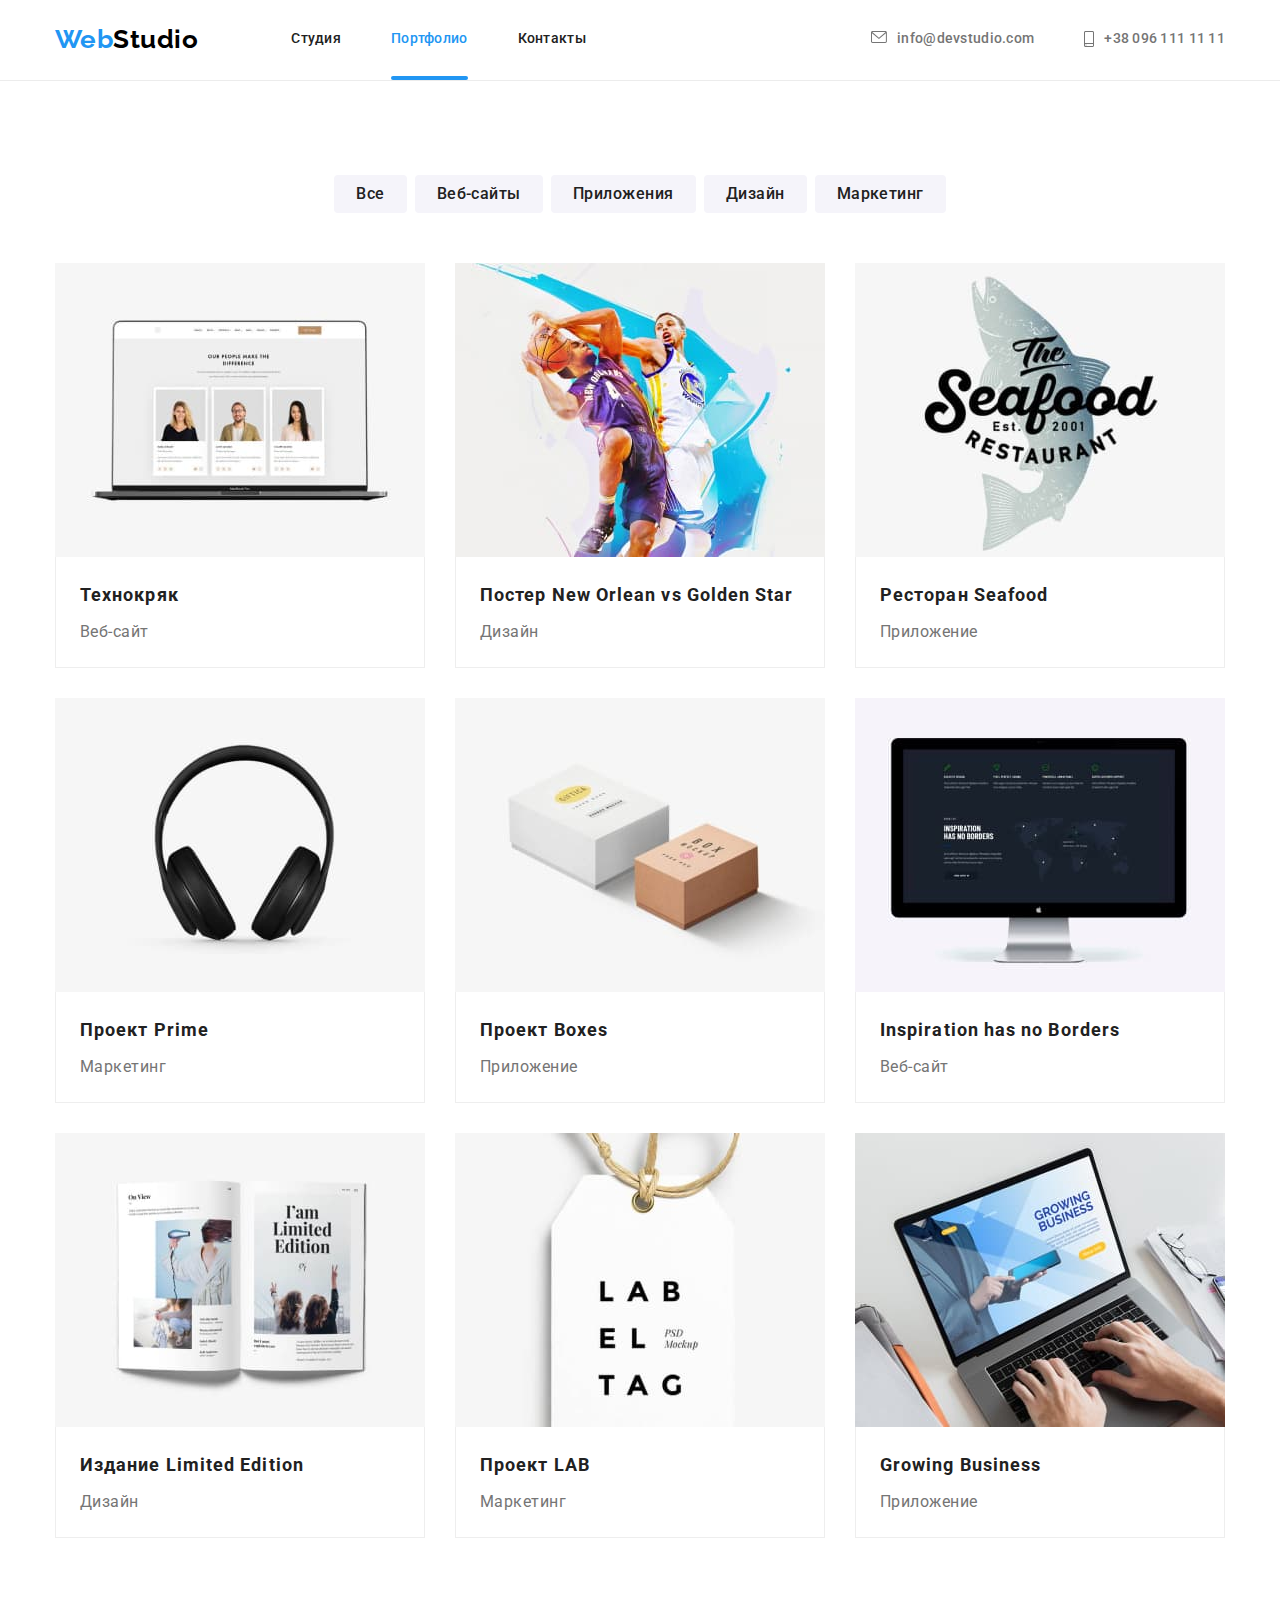
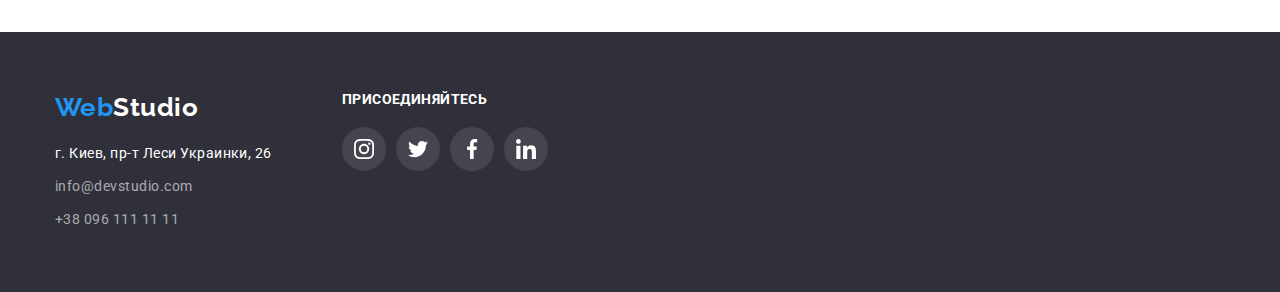
==== portfolio.html @ f0f857be "Added files from home-work#5" ====
<!DOCTYPE html>
<html lang="ru">
  <head>
    <meta charset="UTF-8" />
    <meta http-equiv="X-UA-Compatible" content="IE=edge" />
    <meta name="viewport" content="width=device-width, initial-scale=1.0" />
    <title>Document</title>
    <link rel="preconnect" href="https://fonts.googleapis.com" />
    <link rel="preconnect" href="https://fonts.gstatic.com" crossorigin />
    <link
      href="https://fonts.googleapis.com/css2?family=Raleway:wght@700&family=Roboto:wght@400;500;700;900&display=swap"
      rel="stylesheet"
    />
    <link
      rel="stylesheet"
      href="https://cdnjs.cloudflare.com/ajax/libs/modern-normalize/1.1.0/modern-normalize.css"
    />
    <link rel="stylesheet" href="./css/styles.css" />
  </head>
  <body class="page">
    <!-- Шапка сайта -->

    <header class="page-header">
      <div class="container">
        <div class="header-box">
          <nav class="site-nav">
            <a href="./index.html" class="logo link"><span>Web</span>Studio</a>

            <ul class="site-nav-list list">
              <li class="site-nav-item">
                <a href="./index.html" class="link">Студия</a>
              </li>
              <li class="site-nav-item">
                <a href="./portfolio.html" class="link current">Портфолио</a>
              </li>
              <li class="site-nav-item">
                <a href="#" class="link">Контакты</a>
              </li>
            </ul>
          </nav>

          <ul class="header-contacts-list list">
            <li class="header-contacts-item">
              <a href="mailto:info@devstudio.com" class="link"
                ><svg class="contacts-icon" width="16" height="12">
                  <use href="./images/symbol-defs.svg#icon-envelope"></use>
                </svg>
                info@devstudio.com</a
              >
            </li>
            <li class="header-contacts-item">
              <a href="tel:+380961111111" class="link"
                ><svg class="contacts-icon" width="10" height="16">
                  <use href="./images/symbol-defs.svg#icon-smartphone"></use>
                </svg>
                +38 096 111 11 11</a
              >
            </li>
          </ul>
        </div>
      </div>
    </header>

    <main>
      <section class="section example">
        <!-- <h1 class="section-title">Наши работы</h1> -->
        <div class="example-box container">
          <!-- Фильтр -->

          <ul class="list filter-list">
            <li class="filter-item">
              <button type="button" class="button filter">Все</button>
            </li>
            <li class="filter-item">
              <button type="button" class="button filter">Веб-сайты</button>
            </li>
            <li class="filter-item">
              <button type="button" class="button filter">Приложения</button>
            </li>
            <li class="filter-item">
              <button type="button" class="button filter">Дизайн</button>
            </li>
            <li class="filter-item">
              <button type="button" class="button filter">Маркетинг</button>
            </li>
          </ul>

          <!-- Примеры работ -->

          <ul class="list example-list">
            <li class="example-item">
              <div class="card-thumb">
                <img
                  src="./images/img-pt1.jpg"
                  alt="Лэптоп"
                  width="370"
                  height="294"
                />
                <p class="card-thumb-description">
                  Технокряк это современная площадка распространения
                  коронавируса. Компании используют эту платформу для цифрового
                  шпионажа и атак на защищённые сервера конкурентов.
                </p>
              </div>
              <div class="card-thumb-text">
                <h2 class="title">Технокряк</h2>
                <p class="description">Веб-сайт</p>
              </div>
            </li>

            <li class="example-item">
              <div class="card-thumb">
                <img
                  src="./images/img-pt2.jpg"
                  alt="Баскетболисты"
                  width="370"
                  height="294"
                />
                <p class="card-thumb-description">
                  Технокряк это современная площадка распространения
                  коронавируса. Компании используют эту платформу для цифрового
                  шпионажа и атак на защищённые сервера конкурентов.
                </p>
              </div>
              <div class="card-thumb-text">
                <h2 class="title">Постер New Orlean vs Golden Star</h2>
                <p class="description">Дизайн</p>
              </div>
            </li>

            <li class="example-item">
              <div class="card-thumb">
                <img
                  src="./images/img-pt3.jpg"
                  alt="Логотип ресторана"
                  width="370"
                  height="294"
                />
                <p class="card-thumb-description">
                  Технокряк это современная площадка распространения
                  коронавируса. Компании используют эту платформу для цифрового
                  шпионажа и атак на защищённые сервера конкурентов.
                </p>
              </div>
              <div class="card-thumb-text">
                <h2 class="title">Ресторан Seafood</h2>
                <p class="description">Приложение</p>
              </div>
            </li>

            <li class="example-item">
              <div class="card-thumb">
                <img
                  src="./images/img-pt4.jpg"
                  alt="Наушники"
                  width="370"
                  height="294"
                />
                <p class="card-thumb-description">
                  Технокряк это современная площадка распространения
                  коронавируса. Компании используют эту платформу для цифрового
                  шпионажа и атак на защищённые сервера конкурентов.
                </p>
              </div>
              <div class="card-thumb-text">
                <h2 class="title">Проект Prime</h2>
                <p class="description">Маркетинг</p>
              </div>
            </li>

            <li class="example-item">
              <div class="card-thumb">
                <img
                  src="./images/img-pt5.jpg"
                  alt="Две коробки"
                  width="370"
                  height="294"
                />
                <p class="card-thumb-description">
                  Технокряк это современная площадка распространения
                  коронавируса. Компании используют эту платформу для цифрового
                  шпионажа и атак на защищённые сервера конкурентов.
                </p>
              </div>
              <div class="card-thumb-text">
                <h2 class="title">Проект Boxes</h2>
                <p class="description">Приложение</p>
              </div>
            </li>

            <li class="example-item">
              <div class="card-thumb">
                <img
                  src="./images/img-pt6.jpg"
                  alt="Моноблок"
                  width="370"
                  height="294"
                />
                <p class="card-thumb-description">
                  Технокряк это современная площадка распространения
                  коронавируса. Компании используют эту платформу для цифрового
                  шпионажа и атак на защищённые сервера конкурентов.
                </p>
              </div>
              <div class="card-thumb-text">
                <h2 class="title">Inspiration has no Borders</h2>
                <p class="description">Веб-сайт</p>
              </div>
            </li>

            <li class="example-item">
              <div class="card-thumb">
                <img
                  src="./images/img-pt7.jpg"
                  alt="Открытая книга"
                  width="370"
                  height="294"
                />
                <p class="card-thumb-description">
                  Технокряк это современная площадка распространения
                  коронавируса. Компании используют эту платформу для цифрового
                  шпионажа и атак на защищённые сервера конкурентов.
                </p>
              </div>
              <div class="card-thumb-text">
                <h2 class="title">Издание Limited Edition</h2>
                <p class="description">Дизайн</p>
              </div>
            </li>

            <li class="example-item">
              <div class="card-thumb">
                <img
                  src="./images/img-pt8.jpg"
                  alt="Бирка"
                  width="370"
                  height="294"
                />
                <p class="card-thumb-description">
                  Технокряк это современная площадка распространения
                  коронавируса. Компании используют эту платформу для цифрового
                  шпионажа и атак на защищённые сервера конкурентов.
                </p>
              </div>
              <div class="card-thumb-text">
                <h2 class="title">Проект LAB</h2>
                <p class="description">Маркетинг</p>
              </div>
            </li>

            <li class="example-item">
              <div class="card-thumb">
                <img
                  src="./images/img-pt9.jpg"
                  alt="Лэптоп"
                  width="370"
                  height="294"
                />
                <p class="card-thumb-description">
                  Технокряк это современная площадка распространения
                  коронавируса. Компании используют эту платформу для цифрового
                  шпионажа и атак на защищённые сервера конкурентов.
                </p>
              </div>
              <div class="card-thumb-text">
                <h2 class="title">Growing Business</h2>
                <p class="description">Приложение</p>
              </div>
            </li>
          </ul>
        </div>
      </section>
    </main>

    <!-- Футер -->

    <footer class="page-footer">
      <div class="footer-info container">
        <div class="footer-contacts">
          <a href="./index.html" class="link logo"><span>Web</span>Studio</a>
          <address>г. Киев, пр-т Леси Украинки, 26</address>
          <ul class="footer-contacts list">
            <li class="footer-contacts-item">
              <a href="mailto:info@devstudio.com" class="link"
                >info@devstudio.com</a
              >
            </li>
            <li class="footer-contacts-item">
              <a href="tel:+380961111111" class="link">+38 096 111 11 11</a>
            </li>
          </ul>
        </div>

        <div class="footer-links">
          <h2>Присоединяйтесь</h2>

          <ul class="list social-list">
            <li class="social-item">
              <a href="#" class="link">
                <div class="social-box">
                  <svg class="social-icon">
                    <use href="./images/symbol-defs.svg#icon-instagram-2"></use>
                  </svg>
                </div>
              </a>
            </li>

            <li class="social-item">
              <a href="#" class="link">
                <div class="social-box">
                  <svg class="social-icon">
                    <use href="./images/symbol-defs.svg#icon-twitter-1"></use>
                  </svg>
                </div>
              </a>
            </li>

            <li class="social-item">
              <a href="#" class="link">
                <div class="social-box">
                  <svg class="social-icon">
                    <use href="./images/symbol-defs.svg#icon-facebook-1"></use>
                  </svg>
                </div>
              </a>
            </li>

            <li class="social-item">
              <a href="#" class="link">
                <div class="social-box">
                  <svg class="social-icon">
                    <use href="./images/symbol-defs.svg#icon-linkedin-1"></use>
                  </svg>
                </div>
              </a>
            </li>
          </ul>
        </div>
      </div>
    </footer>

    <script src="./js/modal.js"></script>
  </body>
</html>
---- css/styles.css ----
:root {
  --primary-text-color: #757575;
  --title-text-color: #212121;
  --primary-accent-color: #2196f3;
  --secondary-accent-color: #ffffff;
  --logo-color: #000000;
  --footer-link-color: rgba(255, 255, 255, 0.6);

  /* --primary-bg-color: #e5e5e5; */
  --header-bg-color: #ffffff;
  --hero-bg-color: #2f303a;
  --footer-bg-color: #2f303a;
  /* --secondary-bg-color: #f5f4fa; */
  --primary-bg-color: #f5f4fa;
  --secondary-bg-color: #e5e5e5;

  --card-set-gap: 30px;

  /* -------------Переменные переходов */

  --transition-time: 250ms;
  --transition-time-func: cubic-bezier(0.4, 0, 0.2, 1);
}

/* палитра текста */

/* Основной цвет текста: #757575; */

/* Вторичный цвет текста: #212121; */

/* Акцент:#2196F3; */

/* Белый #FFFFFF; */

/* Футер адресс #FFFFFF; */

/* Футер ссылки rgba(255, 255, 255, 0.6); */

/* WEB #2196F3; studio #000000; #FFFFFF; */

/* Герой #FFFFFF; */

/* Палитра фона */

/* Хэдер #FFFFFF; */

/* Герой #2F303A; */

/* Основной фон #E5E5E5; */

/* Вторичный фон+фильтр #F5F4FA; */

body {
  color: var(--primary-text-color);
  background-color: var(--header-bg-color);

  font-family: Roboto, sans-serif;
  letter-spacing: 0.03em;
}

/* Ссылки */
.link {
  color: inherit;
  text-decoration: none;
}

/* Списки */
.list {
  margin: 0;
  padding: 0;

  list-style: none;
}

/* сброс */
h1,
h2,
h3,
h4,
h5,
h6,
p {
  margin: 0;
  padding: 0;
}

/* Изображения */

img {
  display: block;
  width: 100%;
  height: auto;
}

/* CONTAINER */
.container {
  width: 1200px;
  padding-left: 15px;
  padding-right: 15px;
  margin: 0 auto;
}

/* Кнопки */

.button {
  border: 2px solid transparent;
  border-radius: 4px;
  cursor: pointer;
}

.button.filter {
  padding: 4px 20px;

  color: var(--title-text-color);
  background-color: var(--primary-bg-color);

  font-family: inherit;
  font-weight: 500;
  font-size: 16px;
  line-height: 1.62;
  letter-spacing: inherit;
  transition: background-color var(--transition-time)
      var(--transition-time-func),
    color var(--transition-time) var(--transition-time-func);
}

.button.filter:hover,
.button.filter:focus {
  color: var(--secondary-accent-color);
  background-color: var(--primary-accent-color);

  font-family: inherit;
  font-weight: 500;
  font-size: 16px;
  line-height: 1.62;
  letter-spacing: inherit;
}

/* Ссылки на соц.сети */

.social-box {
  display: flex;
  justify-content: center;
  width: 44px;
  height: 44px;
}

.social-icon {
  width: 20px;
  height: 20px;
}

/* HEADER */

.page-header {
  padding-top: 24px;
  padding-bottom: 25px;
  border-bottom: 1px solid #ececec;

  color: var(--title-text-color);
  background-color: var(--secondary-accent-color);
}

.site-nav {
  display: flex;
  align-items: center;
}

.header-box {
  display: flex;
  align-items: center;
}

.logo {
  margin-right: 93px;

  color: var(--logo-color);

  font-family: Raleway, sans-serif;
  font-weight: 700;
  font-size: 26px;
  line-height: 1.19;
}

.logo span {
  color: var(--primary-accent-color);
}

/* site-nav+header-contacts-list */

.site-nav-list {
  color: var(--title-text-color);
  font-weight: 500;
  font-size: 14px;
  line-height: 1.14;
  letter-spacing: 0.02em;

  display: flex;
}

.site-nav-item:not(:last-child) {
  margin-right: 50px;
}

.site-nav-list .link {
  transition: color var(--transition-time) var(--transition-time-func),
    fill var(--transition-time) var(--transition-time-func);
}

.site-nav-list .current {
  position: relative;
  color: var(--primary-accent-color);
}

.header-contacts-list {
  margin-left: auto;

  color: var(--primary-text-color);
  font-weight: 500;
  font-size: 14px;
  line-height: 1.14;
  letter-spacing: 0.02em;
  fill: var(--primary-text-color);

  display: flex;
}

.header-contacts-list .link {
  transition: color var(--transition-time) var(--transition-time-func),
    fill var(--transition-time) var(--transition-time-func);
}

.header-contacts-item {
  display: flex;
  align-items: center;
}

.header-contacts-item .link {
  display: flex;
}

.contacts-icon {
  margin-right: 10px;

  justify-content: center;
  align-items: center;
}

.header-contacts-item:not(:last-child) {
  margin-right: 50px;
}

.site-nav-list .link:hover,
.site-nav-list .link:focus,
.header-contacts-list .link:focus:focus,
.header-contacts-list .link:hover:hover,
.footer-contacts .link:focus,
.footer-contacts .link:hover {
  color: var(--primary-accent-color);
  fill: var(--primary-accent-color);
}

/* ---------Полоска активной вкладки position: relative строка 212 */

.site-nav .link.current::after {
  content: "";
  position: absolute;
  left: 0;
  top: 46px;
  width: 100%;
  height: 4px;
  background-color: var(--primary-accent-color);
  border-radius: 2px;
}

/* Sections */

.section {
  padding-top: 94px;
  padding-bottom: 94px;
}

.section-title {
  margin-bottom: 50px;

  color: var(--title-text-color);

  font-weight: 700;
  font-size: 36px;
  line-height: 1.16;
  text-align: center;
}

/* Hero */

.hero {
  padding-top: 200px;
  padding-bottom: 200px;

  max-width: 1600px;
  margin-right: auto;
  margin-left: auto;

  background-color: var(--hero-bg-color);
  text-align: center;
  background-image: linear-gradient(rgba(0, 0, 0, 0.2), rgba(47, 48, 58, 0.4)),
    url(../images/hero-bg.jpg);
  background-repeat: no-repeat;
  background-position: center;
}

.hero-title {
  max-width: 696px;
  margin-top: 0;
  margin-right: auto;
  margin-left: auto;
  margin-bottom: 30px;

  color: var(--secondary-accent-color);

  font-weight: 900;
  font-size: 44px;
  line-height: 1.36;
  letter-spacing: 0.06em;
  text-transform: uppercase;
}

/* HERO-кнопка */
.button.primary {
  margin-top: 0;
  margin-bottom: 0;
  margin-left: auto;
  margin-right: auto;
  padding-top: 8px;
  padding-bottom: 8px;
  padding-left: 30px;
  padding-right: 30px;

  color: var(--secondary-accent-color);
  background-color: var(--primary-accent-color);

  font-family: inherit;
  font-weight: 700;
  font-size: 16px;
  line-height: 1.87;
  letter-spacing: 0.06em;

  transition: background-color var(--transition-time)
    var(--transition-time-func);
}

.button.primary:hover,
.button.primary:focus {
  background-color: #188ce8;
}

/* Секция преймущества */

/* .advantages {
  outline: 2px solid tomato;
  background-color: rgb(131, 71, 71);
} */

.advantages-list {
  margin-left: calc(-1 * var(--card-set-gap));

  font-size: 14px;
  line-height: 1.71;

  display: flex;
}

.advantages-item {
  margin-left: var(--card-set-gap);

  flex-basis: calc((100% / 4) - var(--card-set-gap));
}

.advantages-item-box {
  width: 270px;
  height: 120px;
  border-radius: 4px;
  padding: 25px 100px;
  margin-bottom: 30px;

  background-color: var(--primary-bg-color);
}

.advantages-icon {
  width: 70px;
  height: 70px;
}

.advantages-list-title {
  margin-bottom: 10px;

  color: var(--title-text-color);

  font-weight: 700;
  font-size: 14px;
  line-height: 1.14;
  text-transform: uppercase;
}

/* Секция Чем мы занимаемся */

.work {
  padding-top: 0;

  text-align: center;
}

.work-list {
  margin-left: calc(-1 * var(--card-set-gap));

  display: flex;
}

.work-item {
  position: relative;

  margin-left: var(--card-set-gap);

  flex-basis: calc((100% / 3) - var(--card-set-gap));
}

.work-item-text {
  position: absolute;
  width: 100%;
  height: auto;
  left: 0;
  bottom: 0;

  padding-top: 27px;
  padding-bottom: 27px;

  font-family: Roboto;
  font-weight: 700;
  font-size: 14px;
  line-height: 1.14;
  text-align: center;
  letter-spacing: 0.03em;
  text-transform: uppercase;

  color: var(--secondary-accent-color);
  background-color: rgba(47, 48, 58, 0.8);
}

/* Секция Команда */

.team {
  background-color: var(--secondary-bg-color);
}

.team-list {
  margin-left: calc(-1 * var(--card-set-gap));

  font-size: 16px;
  line-height: 1.18;
  text-align: center;

  display: flex;
}

.team-item {
  margin-left: var(--card-set-gap);

  flex-basis: calc((100% / 4) - var(--card-set-gap));

  box-shadow: 0px 1px 3px rgba(0, 0, 0, 0.12), 0px 1px 1px rgba(0, 0, 0, 0.14),
    0px 2px 1px rgba(0, 0, 0, 0.2);
}

.team-list .title {
  margin-bottom: 10px;

  color: var(--title-text-color);
  font-size: 16px;
  line-height: 1.18;
  font-weight: 500;
}

/* .team-list img {
  margin-bottom: 30px;
} */

.team-card-text {
  padding: 30px 32px;
  border-radius: 0 0 4px 4px;
  background-color: var(--header-bg-color);
}

.team .social-list {
  margin-top: 16px;
  margin-left: -10px;

  display: flex;
}

.team .social-item {
  margin-left: 10px;

  flex-basis: calc((100% / 3) - 10px);
}

.social-item .link {
  display: flex;
  align-items: center;
}

.team .social-item .link .social-icon {
  transition: fill var(--transition-time) var(--transition-time-func);
}

.team .social-item .link:hover .social-icon,
.team .social-item .link:focus .social-icon {
  fill: var(--secondary-accent-color);
}

.team .social-item .link .social-box {
  border-radius: 50%;
  transition: background-color var(--transition-time)
    var(--transition-time-func);
}

.team .social-item .link:hover .social-box,
.team .social-item .link:hover .social-box {
  background-color: var(--primary-accent-color);
}

.team .social-icon {
  fill: #afb1b8;
  align-self: center;
}

/* Секция Постоянные клиенты */

.clients-list {
  margin-left: calc(-1 * var(--card-set-gap));
  margin-bottom: calc(-1 * var(--card-set-gap));

  display: flex;
}

.clients-item {
  margin-left: var(--card-set-gap);
  margin-bottom: var(--card-set-gap);

  flex-basis: calc((100% / 5) - var(--card-set-gap));
}

.clients-item-box {
  width: 170px;
  height: 92px;
  padding: 16px 32px;
  border: 1px solid #afb1b8;
  border-radius: 4px;

  transition: border var(--transition-time) var(--transition-time-func);
}

.clients-icon {
  width: 106px;
  height: 60px;

  fill: #afb1b8;

  transition: fill var(--transition-time) var(--transition-time-func);
}

.clients-item .link:hover .clients-icon,
.clients-item .link:focus .clients-icon {
  fill: var(--primary-accent-color);
}

.clients-item .link:hover .clients-item-box,
.clients-item .link:focus .clients-item-box {
  border: 1px solid var(--primary-accent-color);
}

/* Секция Примеры работ */

/* .example {
  background-color: var(--header-bg-color);
} */

.filter-list {
  margin-bottom: 50px;
  display: flex;
  justify-content: center;
}

.filter-item:not(:last-child) {
  margin-right: 8px;
}

.filter-item {
  position: relative;
}

.filter-item::after {
  position: absolute;
  top: 0;
  left: 0;
  border-radius: 4px;
  content: "";
  width: 100%;
  height: 100%;

  z-index: -1;

  opacity: 0;

  transition: opacity var(--transition-time) var(--transition-time-func);

  text-shadow: 0px 4px 4px rgba(0, 0, 0, 0.25);

  box-shadow: 0px 3px 1px rgba(0, 0, 0, 0.1), 0px 1px 2px rgba(0, 0, 0, 0.08),
    0px 2px 2px rgba(0, 0, 0, 0.12);
}

.filter-item:hover::after {
  opacity: 1;
}

/* Карточки секции Примеры */

.example-item:hover,
.example-item:focus {
  cursor: pointer;

  /* box-shadow: 0px 1px 1px rgba(0, 0, 0, 0.12), 0px 4px 4px rgba(0, 0, 0, 0.06),
    1px 4px 6px rgba(0, 0, 0, 0.16); */
}

.example-item {
  position: relative;
}

.example-item::after {
  display: inline-block;
  position: absolute;
  top: 0;
  left: 0;
  content: "";
  width: 100%;
  height: 100%;

  opacity: 0;
  transition: opacity var(--transition-time) var(--transition-time-func);

  box-shadow: 0px 1px 1px rgba(0, 0, 0, 0.12), 0px 4px 4px rgba(0, 0, 0, 0.06),
    1px 4px 6px rgba(0, 0, 0, 0.16);
}

.example-item:hover::after {
  opacity: 1;
}

/* .card-thumb > img {
  margin-bottom: 20px;
} */

.card-thumb {
  position: relative;
  overflow: hidden;
}

.card-thumb-text {
  padding: 20px 24px;
  border: 1px solid #eeeeee;
  border-top: none;
}

.card-thumb-description {
  display: block;

  position: absolute;

  padding: 63px 24px;

  font-family: Roboto;
  font-size: 18px;
  line-height: 1.56;
  letter-spacing: 0.03em;

  color: var(--secondary-accent-color);
  background-color: rgba(33, 150, 243, 0.9);

  /* overflow: hidden; */

  /* opacity: 0; */

  pointer-events: none;

  transition: transform var(--transition-time) var(--transition-time-func);
}

.example-item:hover .card-thumb-description,
.example-item:focus .card-thumb-description {
  /* bottom: 0;
  left: 0; */

  transform: translateY(-100%);

  /* opacity: 1; */
}

.example-list .title {
  margin-bottom: 4px;

  color: var(--title-text-color);

  font-weight: 700;
  font-size: 18px;
  line-height: 2;
  letter-spacing: 0.06em;
  text-align: left;
}

.example-list .description {
  color: var(--primary-text-color);

  font-size: 16px;
  line-height: 1.87;
  text-align: left;
}

.example-list {
  margin-left: calc(-1 * var(--card-set-gap));
  margin-bottom: calc(-1 * var(--card-set-gap));

  display: flex;
  flex-wrap: wrap;
}

.example-item {
  margin-left: var(--card-set-gap);
  margin-bottom: var(--card-set-gap);
  flex-basis: calc((100% / 3) - var(--card-set-gap));
}

/* .card-thumb {
  border: 1px solid #eeeeee;
} */

/* футер */

.page-footer {
  padding-top: 60px;
  padding-bottom: 60px;

  color: var(--secondary-accent-color);
  background-color: var(--footer-bg-color);

  font-size: 14px;
  line-height: 1.71;
}

.page-footer .footer-contacts .logo {
  margin-bottom: 20px;
  margin-right: 0;
  display: inline-block;

  color: var(--secondary-accent-color);
}

.page-footer address {
  margin-bottom: 9px;

  font-style: normal;
}

.footer-contacts .link {
  color: var(--footer-link-color);

  transition: color var(--transition-time) var(--transition-time-func);
}

.footer-contacts-item:not(:last-child) {
  margin-bottom: 9px;
}

.page-footer .social-list {
  display: flex;
}

.footer-info {
  display: flex;
}

.footer-links {
  margin-left: 70px;
}

.footer-links .social-item .link .social-box {
  transition: background-color var(--transition-time)
    var(--transition-time-func);
}

.footer-links .social-item .link:hover .social-icon,
.footer-links .social-item .link:focus .social-icon {
  fill: var(--secondary-accent-color);
}

.footer-links .social-item .link:hover .social-box,
.footer-links .social-item .link:hover .social-box {
  background-color: var(--primary-accent-color);
  border-radius: 50%;
}

.footer-links .social-icon {
  fill: var(--secondary-accent-color);
  align-self: center;
}

.footer-links .social-box {
  background-color: rgba(255, 255, 255, 0.1);
  border-radius: 50%;
}

.footer-links .social-item:not(:first-child) {
  margin-left: 10px;
}

.footer-links h2 {
  margin-bottom: 20px;

  font-family: Roboto;
  font-weight: 700;
  font-size: 14px;
  line-height: 1.14;
  letter-spacing: 0.03em;
  text-transform: uppercase;
}

/* ------------------Модальное окно */

.backdrop {
  width: 100%;
  height: 100%;
  position: fixed;
  top: 0;
  left: 0;
  background-color: rgba(0, 0, 0, 0.2);
}

.modal {
  width: 528px;
  min-height: 581px;
  padding: 40px;
  background: var(--secondary-accent-color);
  box-shadow: 0px 1px 3px rgba(0, 0, 0, 0.12), 0px 1px 1px rgba(0, 0, 0, 0.14),
    0px 2px 1px rgba(0, 0, 0, 0.2);
  border-radius: 4px;
  position: absolute;
  left: 50%;
  top: 50%;
  transform: translate(-50%, -50%);
  opacity: 1;
  transition: opacity var(--transition-time) var(--transition-time-func);
}

.modal-icon {
  width: 11px;
  height: 11px;
  fill: #000000;
}

.close-btn {
  position: absolute;
  right: 8px;
  top: 8px;
  width: 30px;
  height: 30px;
  border-radius: 50%;
  border: 1px solid rgba(0, 0, 0, 0.1);
  background: transparent;
}

.backdrop.is-hidden {
  opacity: 0;
  pointer-events: none;
}

.backdrop.is-hidden .modal {
  opacity: 0;
}
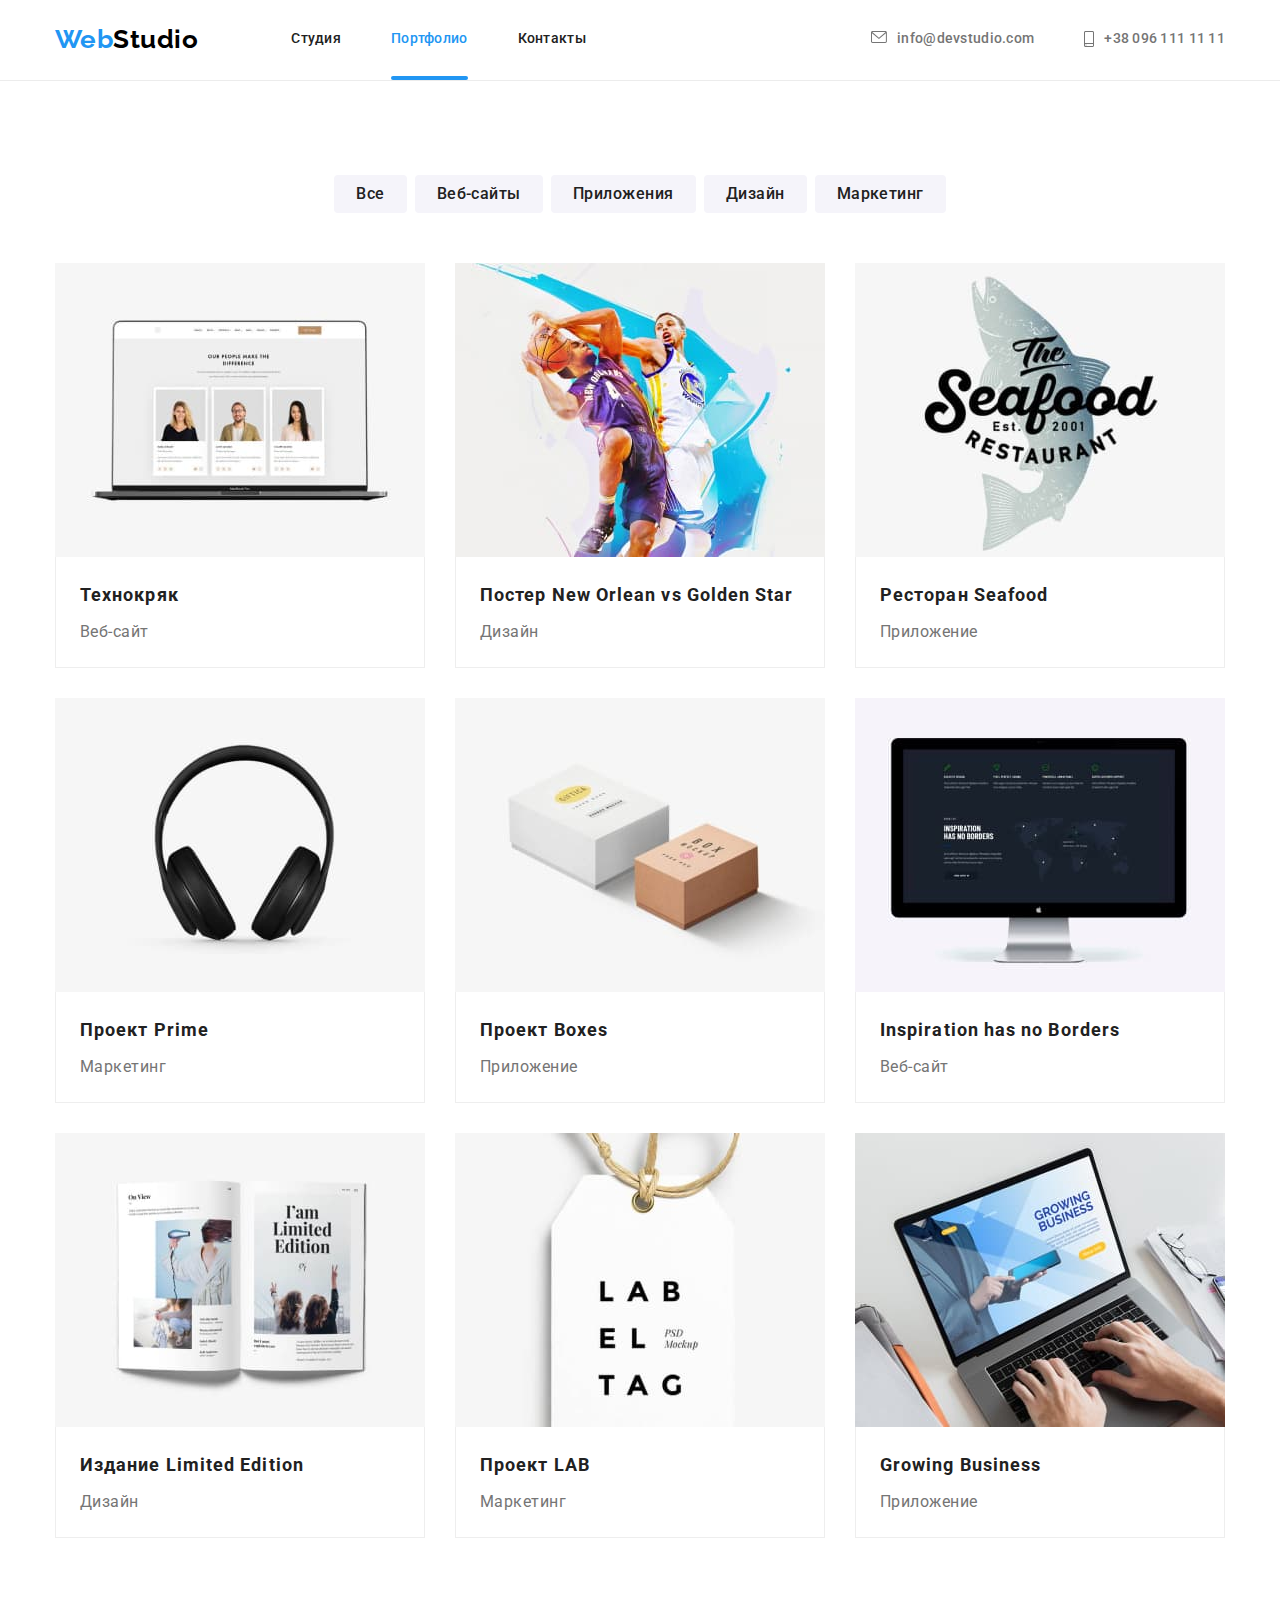
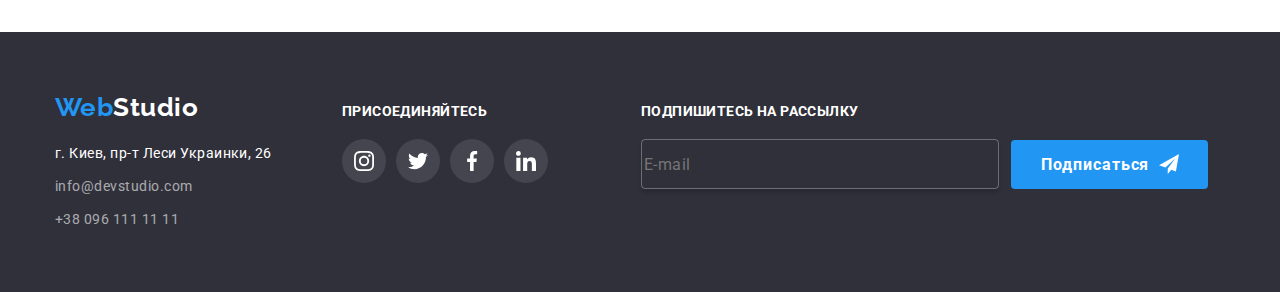
==== commit 2e1c2b98: "Fixed footer" ====
--- a/portfolio.html
+++ b/portfolio.html
@@ -292,7 +292,7 @@
         </div>
 
         <div class="footer-links">
-          <h2>Присоединяйтесь</h2>
+          <h2 class="footer-title">Присоединяйтесь</h2>
 
           <ul class="list social-list">
             <li class="social-item">
@@ -336,6 +336,29 @@
             </li>
           </ul>
         </div>
+
+        <div class="subscription">
+          <h2 class="footer-title">Подпишитесь на рассылку</h2>
+
+          <div class="subscription-box">
+            <form class="form">
+              <label for="">
+                <input
+                  type="email"
+                  name="email"
+                  placeholder="E-mail"
+                  class="ft-input"
+                />
+              </label>
+              <button type="submit" class="footer-btn button">
+                Подписаться
+                <svg class="social-icon">
+                  <use href="./images/symbol-defs.svg#icon-icon-send"></use>
+                </svg>
+              </button>
+            </form>
+          </div>
+        </div>
       </div>
     </footer>
 
--- a/css/styles.css
+++ b/css/styles.css
@@ -346,12 +346,14 @@
   letter-spacing: 0.06em;
 
   transition: background-color var(--transition-time)
-    var(--transition-time-func);
+      var(--transition-time-func),
+    box-shadow var(--transition-time) var(--transition-time-func);
 }
 
 .button.primary:hover,
 .button.primary:focus {
   background-color: #188ce8;
+  box-shadow: 0px 4px 4px rgba(0, 0, 0, 0.25);
 }
 
 /* Секция преймущества */
@@ -787,6 +789,7 @@
 
 .footer-info {
   display: flex;
+  align-items: baseline;
 }
 
 .footer-links {
@@ -823,7 +826,7 @@
   margin-left: 10px;
 }
 
-.footer-links h2 {
+.page-footer .footer-title {
   margin-bottom: 20px;
 
   font-family: Roboto;
@@ -832,6 +835,72 @@
   line-height: 1.14;
   letter-spacing: 0.03em;
   text-transform: uppercase;
+}
+
+/* Футер Форма подписки */
+
+.subscription {
+  margin-left: 93px;
+}
+
+.subscription-box {
+  display: flex;
+  align-items: center;
+}
+
+.form {
+  display: flex;
+  align-items: center;
+}
+
+.form .ft-input {
+  display: block;
+  width: 358px;
+  height: 50px;
+  border: 1px solid rgba(255, 255, 255, 0.3);
+  border-radius: 4px;
+  box-shadow: 0px 4px 4px rgba(0, 0, 0, 0.15);
+  color: rgba(255, 255, 255, 0.6);
+  font-family: inherit;
+  font-weight: 400;
+  font-size: 16px;
+  line-height: 1.25;
+  letter-spacing: 0.03em;
+  background-color: transparent;
+}
+
+.footer-btn {
+  margin-left: 12px;
+
+  padding: 8px 27px 8px 28px;
+
+  color: var(--secondary-accent-color);
+  background-color: var(--primary-accent-color);
+
+  font-family: inherit;
+  font-weight: 700;
+  font-size: 16px;
+  line-height: 1.87;
+  letter-spacing: 0.06em;
+
+  display: flex;
+  justify-content: center;
+  align-items: center;
+
+  transition: background-color var(--transition-time)
+      var(--transition-time-func),
+    box-shadow var(--transition-time) var(--transition-time-func);
+}
+
+.footer-btn:hover,
+.footer-btn:focus {
+  background-color: #188ce8;
+  box-shadow: 0px 4px 4px rgba(0, 0, 0, 0.25);
+}
+
+.footer-btn .social-icon {
+  margin-left: 10px;
+  fill: var(--secondary-accent-color);
 }
 
 /* ------------------Модальное окно */
@@ -843,6 +912,8 @@
   top: 0;
   left: 0;
   background-color: rgba(0, 0, 0, 0.2);
+  transition: opacity var(--transition-time) var(--transition-time-func),
+    transform var(--transition-time) var(--transition-time-func);
 }
 
 .modal {
@@ -856,15 +927,29 @@
   position: absolute;
   left: 50%;
   top: 50%;
+  transform: scale(1);
   transform: translate(-50%, -50%);
   opacity: 1;
-  transition: opacity var(--transition-time) var(--transition-time-func);
+  transition: opacity var(--transition-time) var(--transition-time-func),
+    transform var(--transition-time) var(--transition-time-func);
+}
+
+.modal-title {
+  font-weight: 700;
+  font-size: 20px;
+  line-height: 1.15;
+  text-align: center;
+  letter-spacing: 0.03em;
+
+  color: var(--title-text-color);
 }
 
 .modal-icon {
   width: 11px;
   height: 11px;
   fill: #000000;
+  box-shadow: 0px 4px 4px rgba(0, 0, 0, 0.25);
+  transition: fill var(--transition-time) var(--transition-time-func);
 }
 
 .close-btn {
@@ -876,6 +961,11 @@
   border-radius: 50%;
   border: 1px solid rgba(0, 0, 0, 0.1);
   background: transparent;
+  cursor: pointer;
+}
+
+.close-btn:hover .modal-icon {
+  fill: var(--primary-accent-color);
 }
 
 .backdrop.is-hidden {
@@ -885,4 +975,5 @@
 
 .backdrop.is-hidden .modal {
   opacity: 0;
-}
+  transform: scale(0.5);
+}
